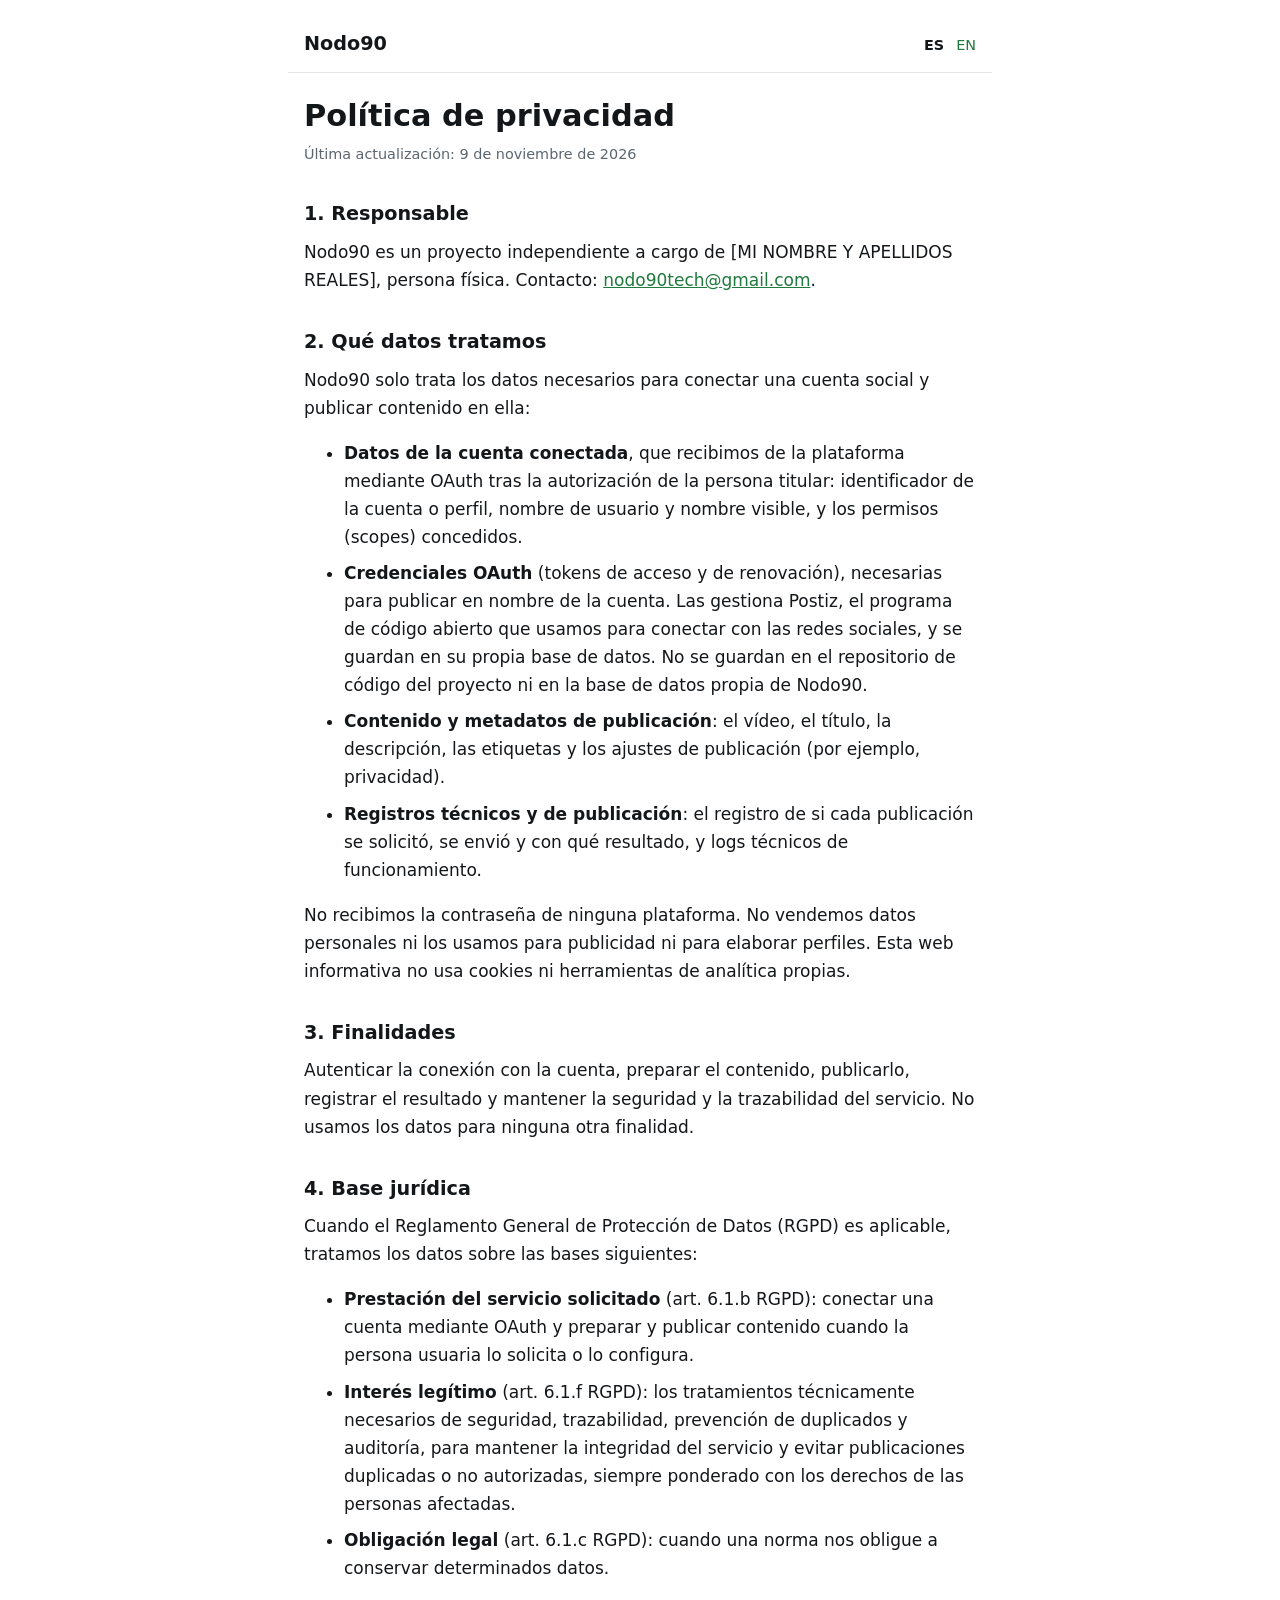
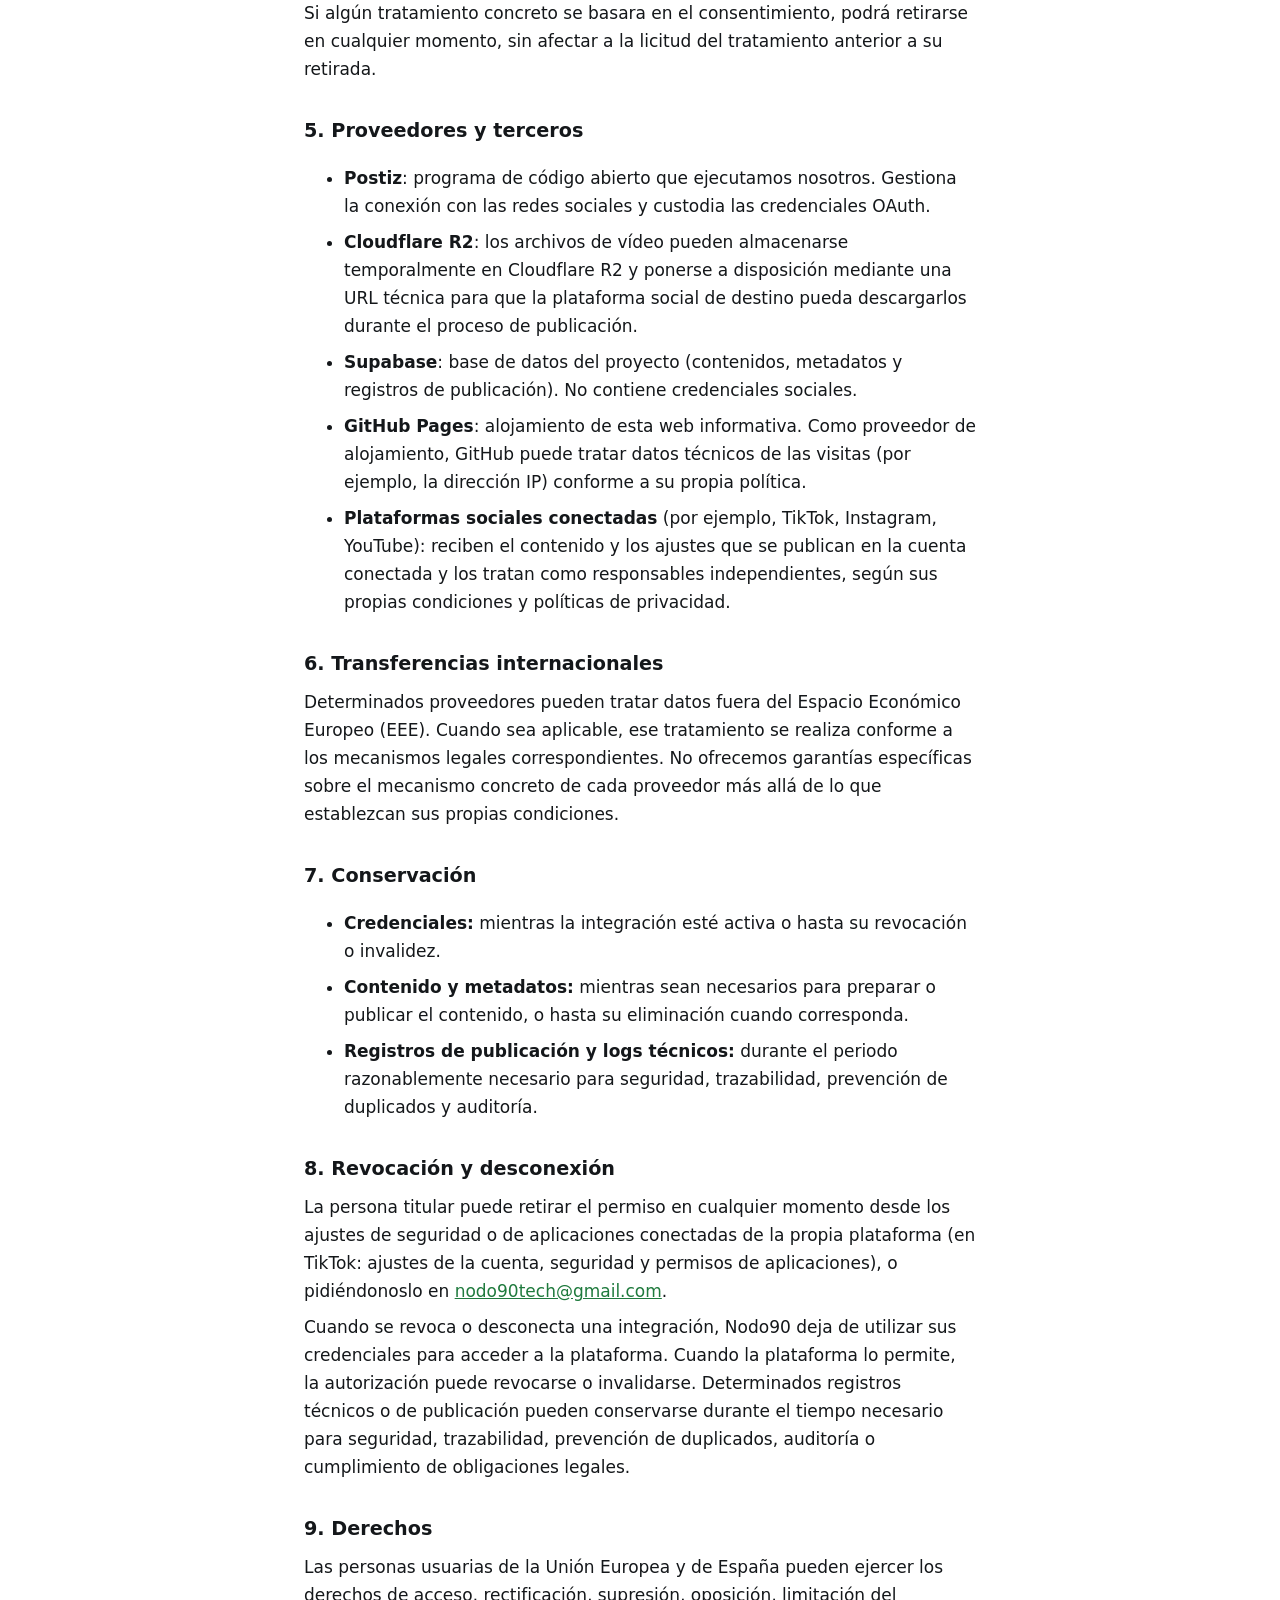
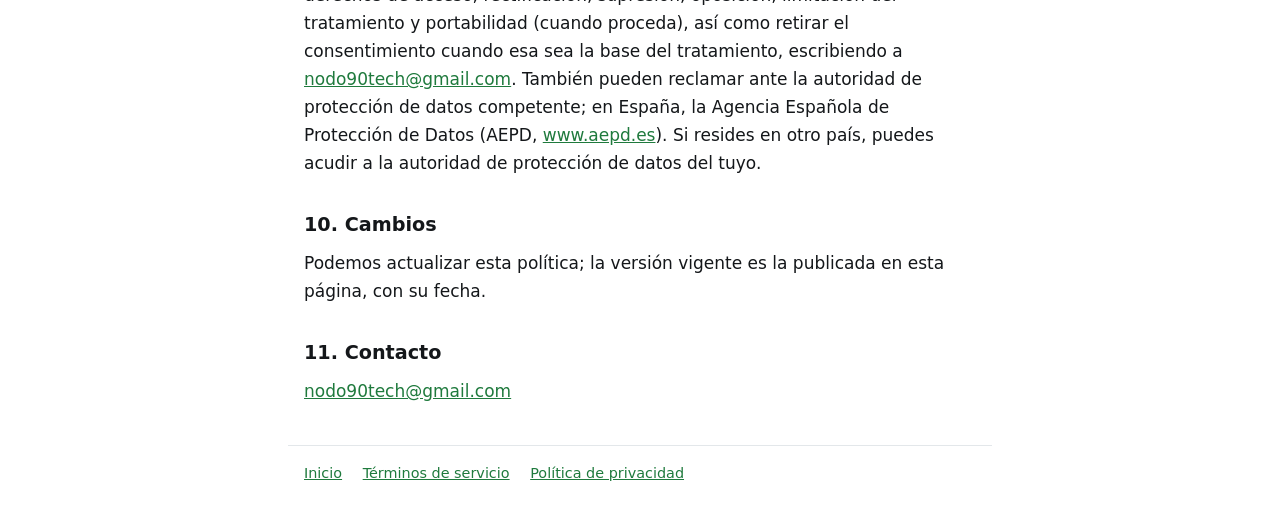
==== privacy/index.html @ 5b2cd7a5 "Nodo90 site: home, terms and privacy (ES/EN) Static HTML/CSS, no scripts, no cookies, no analytics. " ====
<!doctype html>
<html lang="es">
<head>
<meta charset="utf-8">
<meta name="viewport" content="width=device-width, initial-scale=1">
<title>Política de privacidad · Nodo90</title>
<meta name="description" content="Política de privacidad de Nodo90.">
<link rel="stylesheet" href="../style.css">
</head>
<body>
<header><a class="brand" href="../">Nodo90</a><span class="lang"><strong>ES</strong><a href="../en/privacy/" hreflang="en" lang="en">EN</a></span></header>
<main>
  <h1>Política de privacidad</h1>
  <p class="small">Última actualización: 9 de noviembre de 2026</p>

  <h2>1. Responsable</h2>
  <p>Nodo90 es un proyecto independiente a cargo de [MI NOMBRE Y APELLIDOS REALES], persona física. Contacto: <a href="mailto:nodo90tech@gmail.com">nodo90tech@gmail.com</a>.</p>

  <h2>2. Qué datos tratamos</h2>
  <p>Nodo90 solo trata los datos necesarios para conectar una cuenta social y publicar contenido en ella:</p>
  <ul>
    <li><strong>Datos de la cuenta conectada</strong>, que recibimos de la plataforma mediante OAuth tras la autorización de la persona titular: identificador de la cuenta o perfil, nombre de usuario y nombre visible, y los permisos (scopes) concedidos.</li>
    <li><strong>Credenciales OAuth</strong> (tokens de acceso y de renovación), necesarias para publicar en nombre de la cuenta. Las gestiona Postiz, el programa de código abierto que usamos para conectar con las redes sociales, y se guardan en su propia base de datos. No se guardan en el repositorio de código del proyecto ni en la base de datos propia de Nodo90.</li>
    <li><strong>Contenido y metadatos de publicación</strong>: el vídeo, el título, la descripción, las etiquetas y los ajustes de publicación (por ejemplo, privacidad).</li>
    <li><strong>Registros técnicos y de publicación</strong>: el registro de si cada publicación se solicitó, se envió y con qué resultado, y logs técnicos de funcionamiento.</li>
  </ul>
  <p>No recibimos la contraseña de ninguna plataforma. No vendemos datos personales ni los usamos para publicidad ni para elaborar perfiles. Esta web informativa no usa cookies ni herramientas de analítica propias.</p>

  <h2>3. Finalidades</h2>
  <p>Autenticar la conexión con la cuenta, preparar el contenido, publicarlo, registrar el resultado y mantener la seguridad y la trazabilidad del servicio. No usamos los datos para ninguna otra finalidad.</p>

  <h2>4. Base jurídica</h2>
  <p>Cuando el Reglamento General de Protección de Datos (RGPD) es aplicable, tratamos los datos sobre las bases siguientes:</p>
  <ul>
    <li><strong>Prestación del servicio solicitado</strong> (art. 6.1.b RGPD): conectar una cuenta mediante OAuth y preparar y publicar contenido cuando la persona usuaria lo solicita o lo configura.</li>
    <li><strong>Interés legítimo</strong> (art. 6.1.f RGPD): los tratamientos técnicamente necesarios de seguridad, trazabilidad, prevención de duplicados y auditoría, para mantener la integridad del servicio y evitar publicaciones duplicadas o no autorizadas, siempre ponderado con los derechos de las personas afectadas.</li>
    <li><strong>Obligación legal</strong> (art. 6.1.c RGPD): cuando una norma nos obligue a conservar determinados datos.</li>
  </ul>
  <p>Si algún tratamiento concreto se basara en el consentimiento, podrá retirarse en cualquier momento, sin afectar a la licitud del tratamiento anterior a su retirada.</p>

  <h2>5. Proveedores y terceros</h2>
  <ul>
    <li><strong>Postiz</strong>: programa de código abierto que ejecutamos nosotros. Gestiona la conexión con las redes sociales y custodia las credenciales OAuth.</li>
    <li><strong>Cloudflare R2</strong>: los archivos de vídeo pueden almacenarse temporalmente en Cloudflare R2 y ponerse a disposición mediante una URL técnica para que la plataforma social de destino pueda descargarlos durante el proceso de publicación.</li>
    <li><strong>Supabase</strong>: base de datos del proyecto (contenidos, metadatos y registros de publicación). No contiene credenciales sociales.</li>
    <li><strong>GitHub Pages</strong>: alojamiento de esta web informativa. Como proveedor de alojamiento, GitHub puede tratar datos técnicos de las visitas (por ejemplo, la dirección IP) conforme a su propia política.</li>
    <li><strong>Plataformas sociales conectadas</strong> (por ejemplo, TikTok, Instagram, YouTube): reciben el contenido y los ajustes que se publican en la cuenta conectada y los tratan como responsables independientes, según sus propias condiciones y políticas de privacidad.</li>
  </ul>

  <h2>6. Transferencias internacionales</h2>
  <p>Determinados proveedores pueden tratar datos fuera del Espacio Económico Europeo (EEE). Cuando sea aplicable, ese tratamiento se realiza conforme a los mecanismos legales correspondientes. No ofrecemos garantías específicas sobre el mecanismo concreto de cada proveedor más allá de lo que establezcan sus propias condiciones.</p>

  <h2>7. Conservación</h2>
  <ul>
    <li><strong>Credenciales:</strong> mientras la integración esté activa o hasta su revocación o invalidez.</li>
    <li><strong>Contenido y metadatos:</strong> mientras sean necesarios para preparar o publicar el contenido, o hasta su eliminación cuando corresponda.</li>
    <li><strong>Registros de publicación y logs técnicos:</strong> durante el periodo razonablemente necesario para seguridad, trazabilidad, prevención de duplicados y auditoría.</li>
  </ul>

  <h2>8. Revocación y desconexión</h2>
  <p>La persona titular puede retirar el permiso en cualquier momento desde los ajustes de seguridad o de aplicaciones conectadas de la propia plataforma (en TikTok: ajustes de la cuenta, seguridad y permisos de aplicaciones), o pidiéndonoslo en <a href="mailto:nodo90tech@gmail.com">nodo90tech@gmail.com</a>.</p>
  <p>Cuando se revoca o desconecta una integración, Nodo90 deja de utilizar sus credenciales para acceder a la plataforma. Cuando la plataforma lo permite, la autorización puede revocarse o invalidarse. Determinados registros técnicos o de publicación pueden conservarse durante el tiempo necesario para seguridad, trazabilidad, prevención de duplicados, auditoría o cumplimiento de obligaciones legales.</p>

  <h2>9. Derechos</h2>
  <p>Las personas usuarias de la Unión Europea y de España pueden ejercer los derechos de acceso, rectificación, supresión, oposición, limitación del tratamiento y portabilidad (cuando proceda), así como retirar el consentimiento cuando esa sea la base del tratamiento, escribiendo a <a href="mailto:nodo90tech@gmail.com">nodo90tech@gmail.com</a>. También pueden reclamar ante la autoridad de protección de datos competente; en España, la Agencia Española de Protección de Datos (AEPD, <a href="https://www.aepd.es">www.aepd.es</a>). Si resides en otro país, puedes acudir a la autoridad de protección de datos del tuyo.</p>

  <h2>10. Cambios</h2>
  <p>Podemos actualizar esta política; la versión vigente es la publicada en esta página, con su fecha.</p>

  <h2>11. Contacto</h2>
  <p><a href="mailto:nodo90tech@gmail.com">nodo90tech@gmail.com</a></p>
</main>
<footer>
  <a href="../">Inicio</a>
  <a href="../terms/">Términos de servicio</a>
  <a href="./">Política de privacidad</a>
</footer>
</body>
</html>
---- style.css ----
:root { --bg: #ffffff; --fg: #14171a; --muted: #5b6670; --accent: #1f7a3d; --line: #e3e7ea; }
@media (prefers-color-scheme: dark) { :root { --bg: #0e1113; --fg: #e8ecef; --muted: #9aa5ae; --accent: #6fd08c; --line: #232a30; } }
* { box-sizing: border-box; }
body { margin: 0; background: var(--bg); color: var(--fg); font: 17px/1.65 system-ui, -apple-system, "Segoe UI", Roboto, sans-serif; }
main, header, footer { max-width: 44rem; margin: 0 auto; padding: 0 16px; }
header { padding-top: 28px; padding-bottom: 12px; border-bottom: 1px solid var(--line); display: flex; justify-content: space-between; align-items: baseline; }
header .lang { font-size: 0.9rem; }
header .lang a { text-decoration: none; margin-left: 12px; }
header .lang strong { margin-left: 12px; }
header a.brand { color: var(--fg); font-weight: 700; font-size: 1.2rem; text-decoration: none; }
main { padding-top: 24px; padding-bottom: 32px; }
h1 { font-size: 1.9rem; line-height: 1.25; margin: 0 0 8px; }
h2 { font-size: 1.2rem; margin: 32px 0 6px; }
p, li { margin: 8px 0; }
.lead { font-size: 1.15rem; color: var(--muted); }
a { color: var(--accent); }
footer { padding-top: 16px; padding-bottom: 40px; border-top: 1px solid var(--line); color: var(--muted); font-size: 0.9rem; }
footer a { margin-right: 16px; }
.small { color: var(--muted); font-size: 0.9rem; }
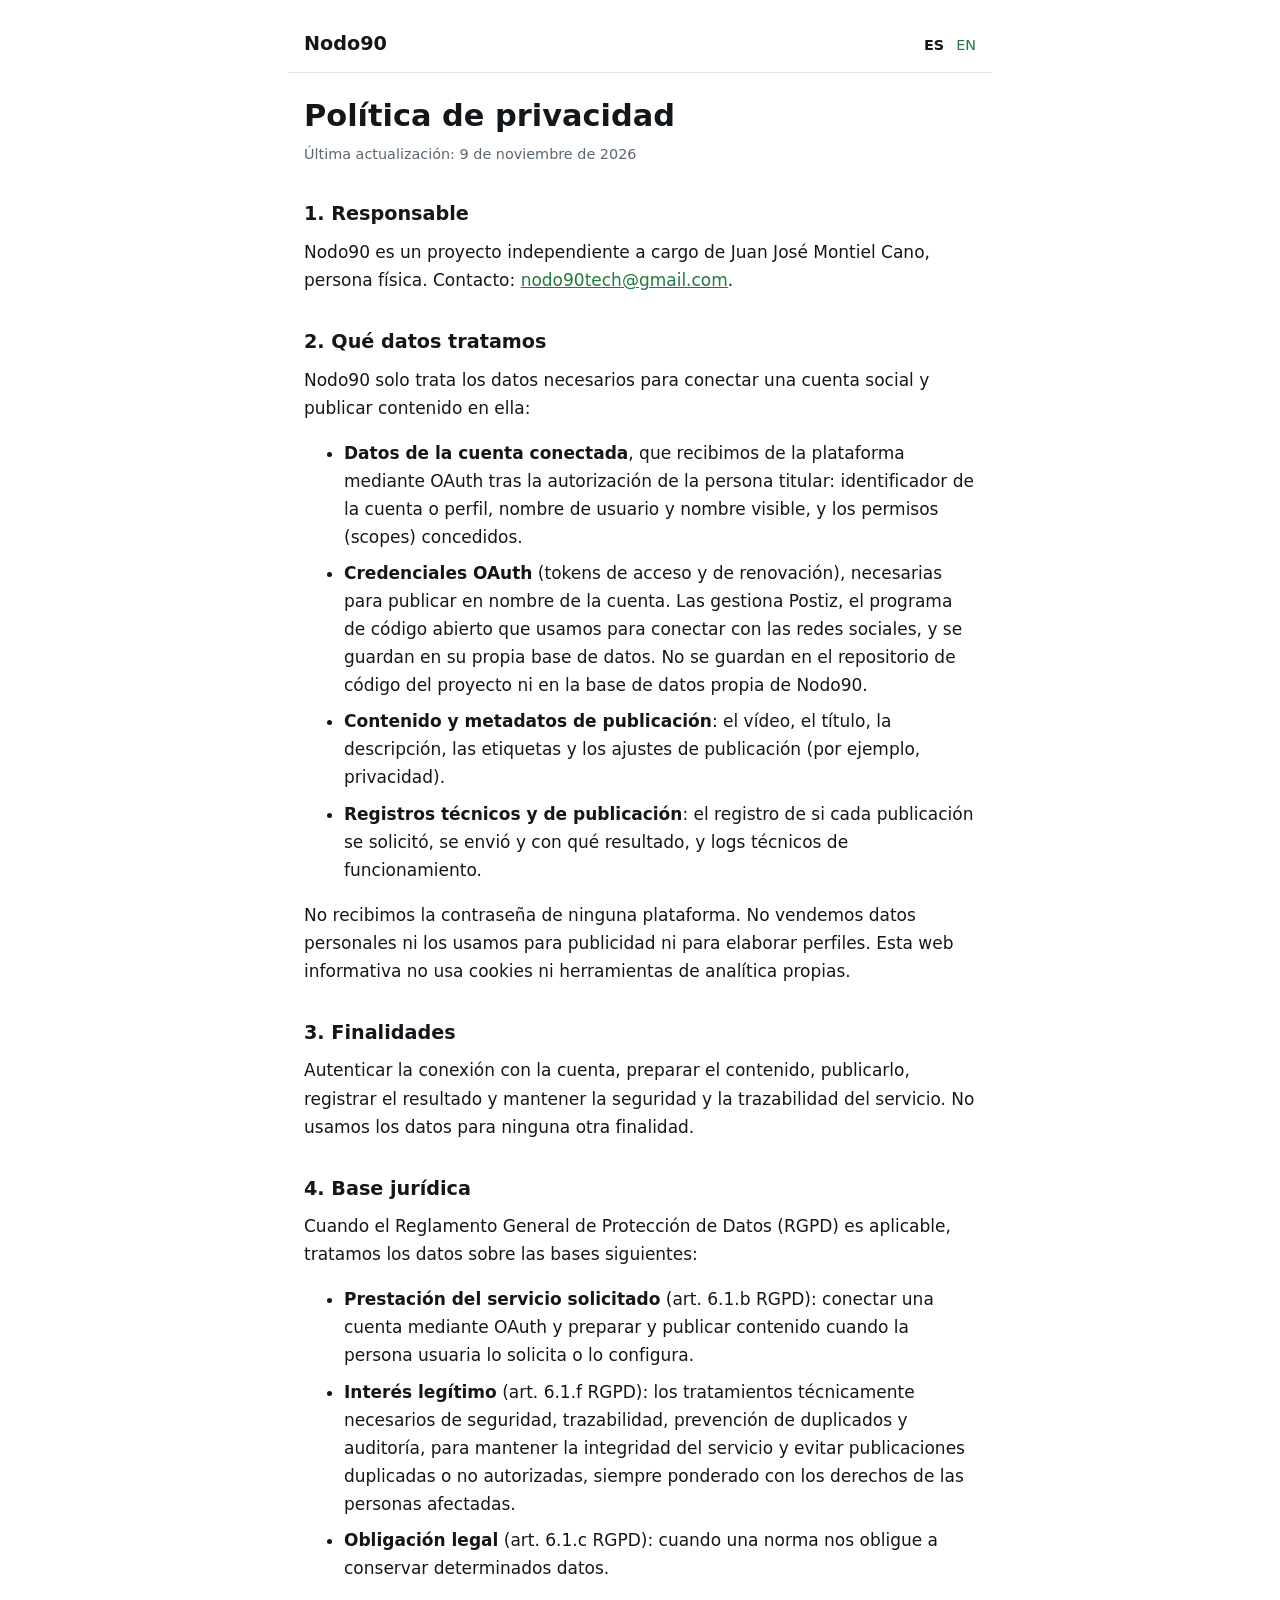
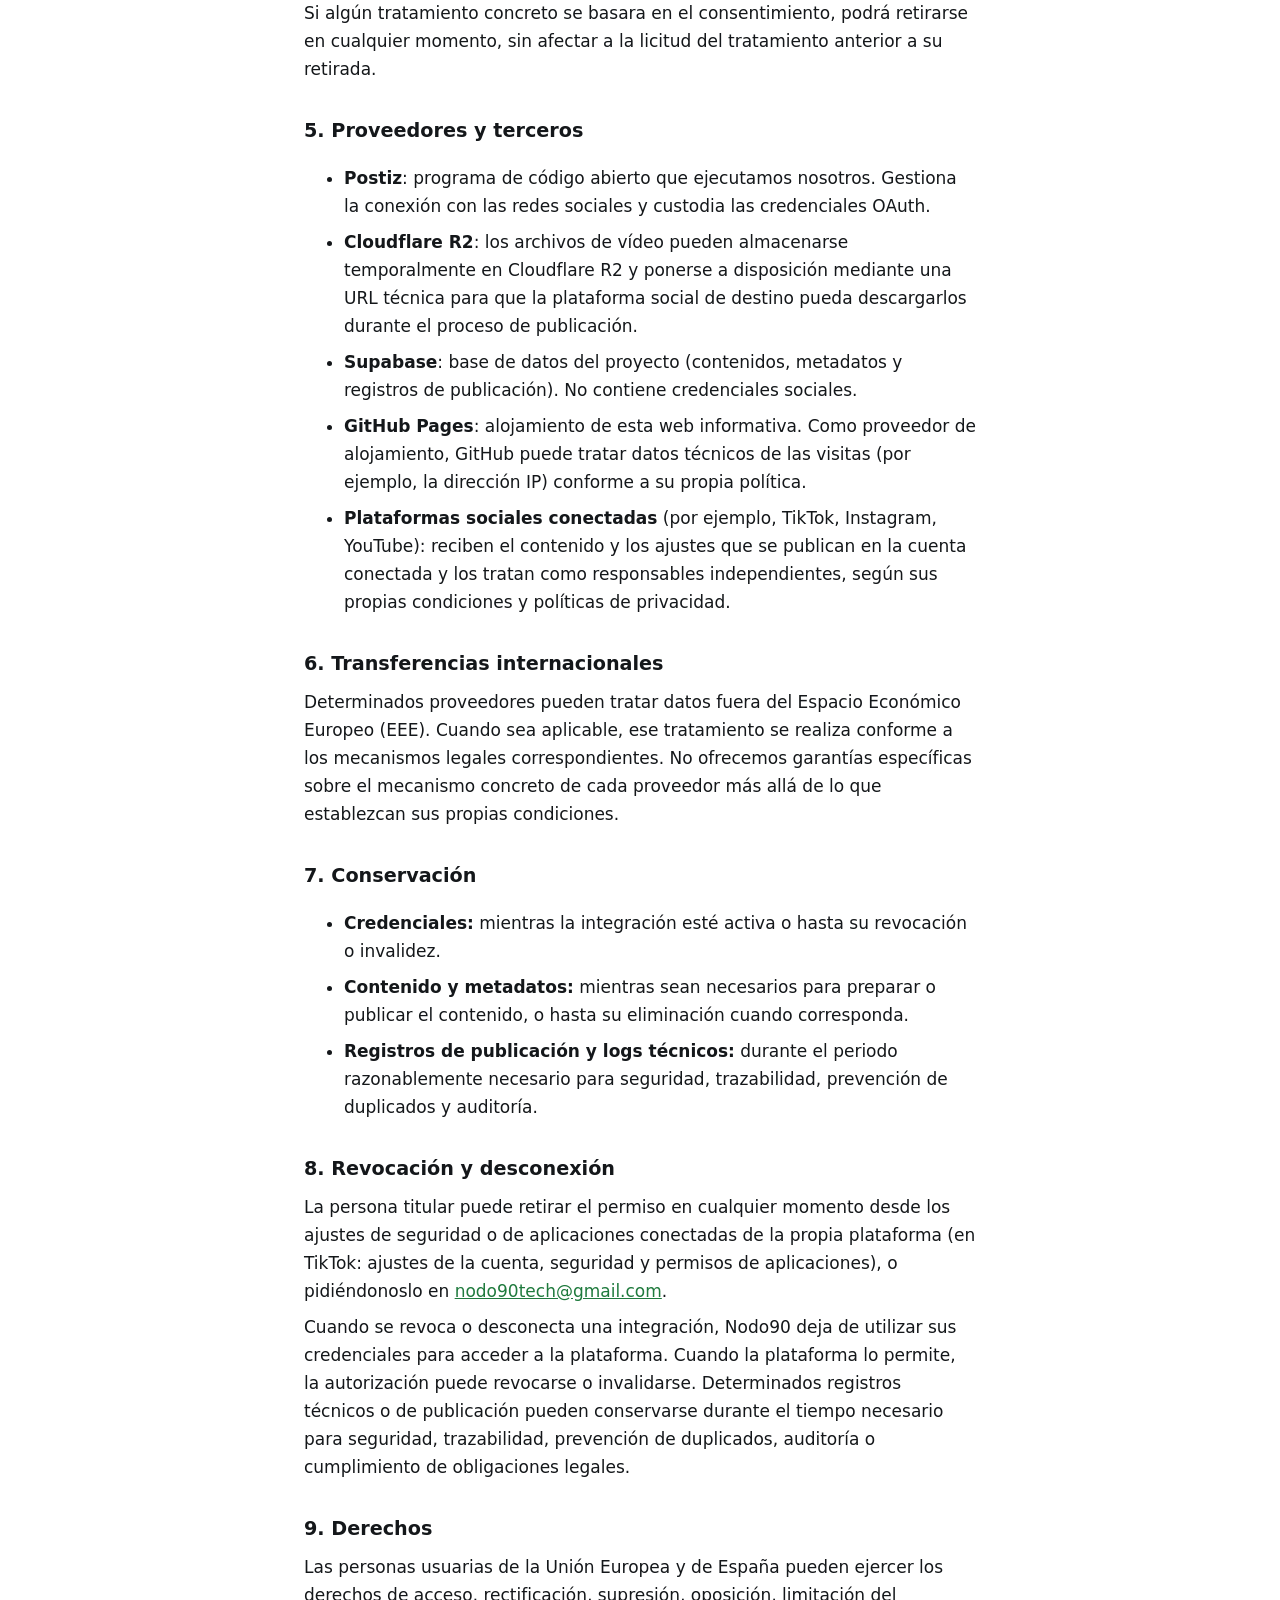
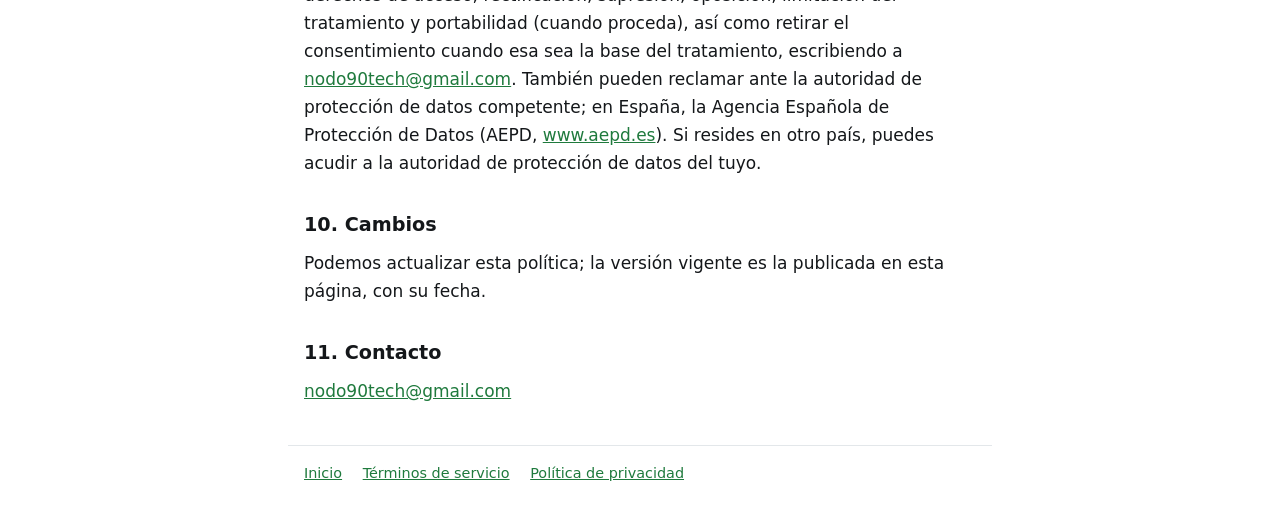
==== commit 7b46e8f4: "Set the responsible person's name in terms and privacy (ES/EN) Co-Authored-By: Claude Sonnet 5.5 <no" ====
--- a/privacy/index.html
+++ b/privacy/index.html
@@ -14,7 +14,7 @@
   <p class="small">Última actualización: 9 de noviembre de 2026</p>
 
   <h2>1. Responsable</h2>
-  <p>Nodo90 es un proyecto independiente a cargo de [MI NOMBRE Y APELLIDOS REALES], persona física. Contacto: <a href="mailto:nodo90tech@gmail.com">nodo90tech@gmail.com</a>.</p>
+  <p>Nodo90 es un proyecto independiente a cargo de Juan José Montiel Cano, persona física. Contacto: <a href="mailto:nodo90tech@gmail.com">nodo90tech@gmail.com</a>.</p>
 
   <h2>2. Qué datos tratamos</h2>
   <p>Nodo90 solo trata los datos necesarios para conectar una cuenta social y publicar contenido en ella:</p>
